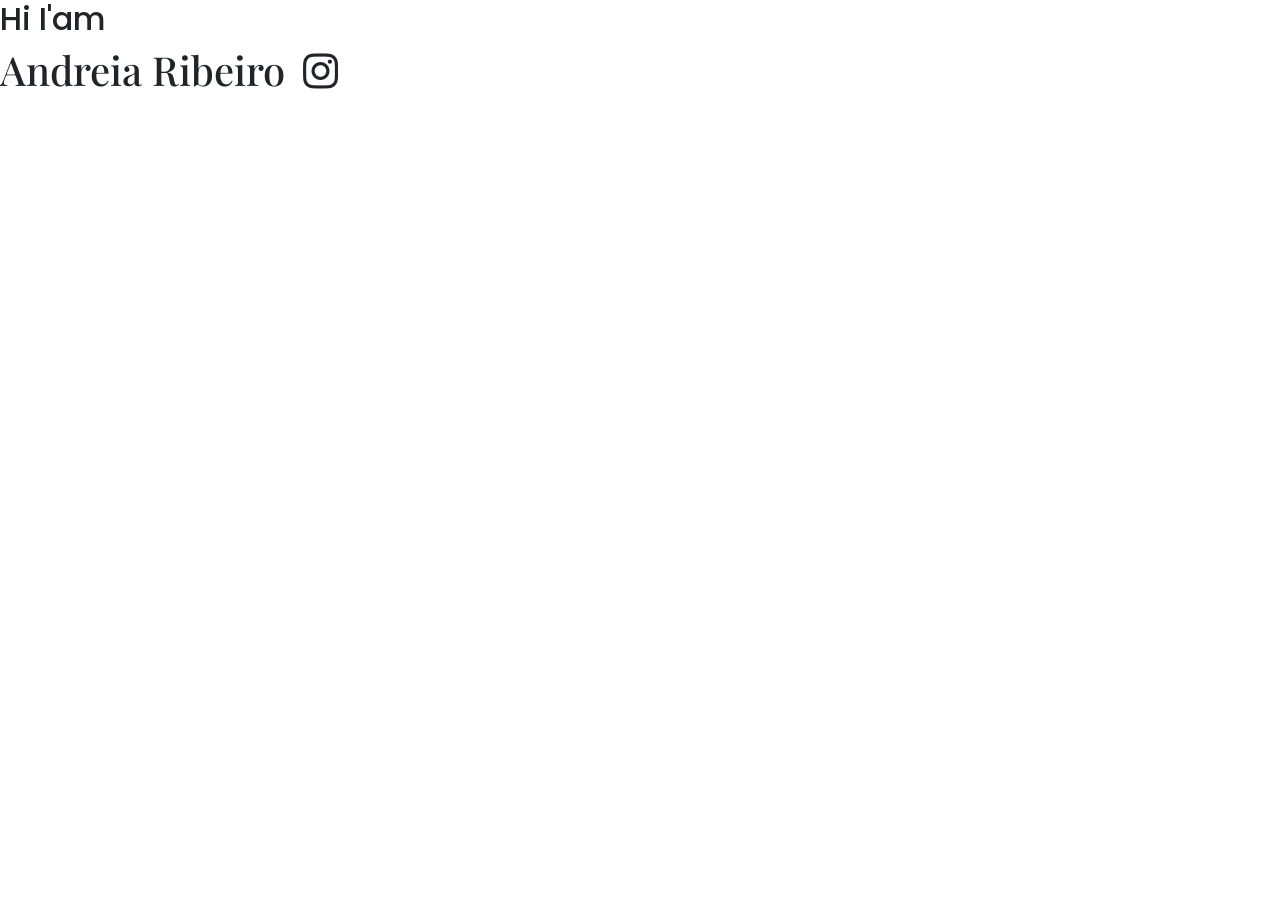
==== index.html @ 47de963a "Added Bootstrap, fonts and font awesome" ====
<!DOCTYPE html>
<html lang="en">
  <head>
    <meta charset="UTF-8" />
    <meta name="viewport" content="width=device-width, initial-scale=1.0" />
    <link
      href="https://cdn.jsdelivr.net/npm/bootstrap@5.3.8/dist/css/bootstrap.min.css"
      rel="stylesheet"
      integrity="sha384-sRIl4kxILFvY47J16cr9ZwB07vP4J8+LH7qKQnuqkuIAvNWLzeN8tE5YBujZqJLB"
      crossorigin="anonymous"
    />
    <script
      src="https://cdn.jsdelivr.net/npm/bootstrap@5.3.8/dist/js/bootstrap.bundle.min.js"
      integrity="sha384-FKyoEForCGlyvwx9Hj09JcYn3nv7wiPVlz7YYwJrWVcXK/BmnVDxM+D2scQbITxI"
      crossorigin="anonymous"
    ></script>
    <link rel="stylesheet" href="./fontawesome/css/fontawesome.min.css" />
    <link rel="stylesheet" href="./fontawesome/css/brands.min.css" />
    <link rel="preconnect" href="https://fonts.googleapis.com" />
    <link rel="preconnect" href="https://fonts.gstatic.com" crossorigin />
    <link
      href="https://fonts.googleapis.com/css2?family=Playfair+Display:ital,wght@0,400..900;1,400..900&family=Poppins:ital,wght@0,100;0,200;0,300;0,400;0,500;0,600;0,700;0,800;0,900;1,100;1,200;1,300;1,400;1,500;1,600;1,700;1,800;1,900&display=swap"
      rel="stylesheet"
    />
    <link rel="stylesheet" href="styles/portfolio.css" />
    <title>Document</title>
  </head>
  <body>
    <h2>Hi I'am</h2>
    <h1>Andreia Ribeiro <i class="fa-brands fa-instagram"></i></h1>
  </body>
</html>
---- fontawesome/css/brands.min.css ----
/*!
 * Font Awesome Free 7.1.0 by @fontawesome - https://fontawesome.com
 * License - https://fontawesome.com/license/free (Icons: CC BY 4.0, Fonts: SIL OFL 1.1, Code: MIT License)
 * Copyright 2025 Fonticons, Inc.
 */
:host,:root{--fa-family-brands:"Font Awesome 7 Brands";--fa-font-brands:normal 400 1em/1 var(--fa-family-brands)}@font-face{font-family:"Font Awesome 7 Brands";font-style:normal;font-weight:400;font-display:block;src:url(../webfonts/fa-brands-400.woff2)}.fa-brands,.fa-classic.fa-brands,.fab{--fa-family:var(--fa-family-brands);--fa-style:400}.fa-firefox-browser{--fa:"\e007"}.fa-ideal{--fa:"\e013"}.fa-microblog{--fa:"\e01a"}.fa-pied-piper-square,.fa-square-pied-piper{--fa:"\e01e"}.fa-unity{--fa:"\e049"}.fa-dailymotion{--fa:"\e052"}.fa-instagram-square,.fa-square-instagram{--fa:"\e055"}.fa-mixer{--fa:"\e056"}.fa-shopify{--fa:"\e057"}.fa-deezer{--fa:"\e077"}.fa-edge-legacy{--fa:"\e078"}.fa-google-pay{--fa:"\e079"}.fa-rust{--fa:"\e07a"}.fa-tiktok{--fa:"\e07b"}.fa-unsplash{--fa:"\e07c"}.fa-cloudflare{--fa:"\e07d"}.fa-guilded{--fa:"\e07e"}.fa-hive{--fa:"\e07f"}.fa-42-group,.fa-innosoft{--fa:"\e080"}.fa-instalod{--fa:"\e081"}.fa-octopus-deploy{--fa:"\e082"}.fa-perbyte{--fa:"\e083"}.fa-uncharted{--fa:"\e084"}.fa-watchman-monitoring{--fa:"\e087"}.fa-wodu{--fa:"\e088"}.fa-wirsindhandwerk,.fa-wsh{--fa:"\e2d0"}.fa-bots{--fa:"\e340"}.fa-cmplid{--fa:"\e360"}.fa-bilibili{--fa:"\e3d9"}.fa-golang{--fa:"\e40f"}.fa-pix{--fa:"\e43a"}.fa-sitrox{--fa:"\e44a"}.fa-hashnode{--fa:"\e499"}.fa-meta{--fa:"\e49b"}.fa-padlet{--fa:"\e4a0"}.fa-nfc-directional{--fa:"\e530"}.fa-nfc-symbol{--fa:"\e531"}.fa-screenpal{--fa:"\e570"}.fa-space-awesome{--fa:"\e5ac"}.fa-square-font-awesome{--fa:"\e5ad"}.fa-gitlab-square,.fa-square-gitlab{--fa:"\e5ae"}.fa-odysee{--fa:"\e5c6"}.fa-stubber{--fa:"\e5c7"}.fa-debian{--fa:"\e60b"}.fa-shoelace{--fa:"\e60c"}.fa-threads{--fa:"\e618"}.fa-square-threads{--fa:"\e619"}.fa-square-x-twitter{--fa:"\e61a"}.fa-x-twitter{--fa:"\e61b"}.fa-opensuse{--fa:"\e62b"}.fa-letterboxd{--fa:"\e62d"}.fa-square-letterboxd{--fa:"\e62e"}.fa-mintbit{--fa:"\e62f"}.fa-google-scholar{--fa:"\e63b"}.fa-brave{--fa:"\e63c"}.fa-brave-reverse{--fa:"\e63d"}.fa-pixiv{--fa:"\e640"}.fa-upwork{--fa:"\e641"}.fa-webflow{--fa:"\e65c"}.fa-signal-messenger{--fa:"\e663"}.fa-bluesky{--fa:"\e671"}.fa-jxl{--fa:"\e67b"}.fa-square-upwork{--fa:"\e67c"}.fa-web-awesome{--fa:"\e682"}.fa-square-web-awesome{--fa:"\e683"}.fa-square-web-awesome-stroke{--fa:"\e684"}.fa-dart-lang{--fa:"\e693"}.fa-flutter{--fa:"\e694"}.fa-files-pinwheel{--fa:"\e69f"}.fa-css{--fa:"\e6a2"}.fa-square-bluesky{--fa:"\e6a3"}.fa-openai{--fa:"\e7cf"}.fa-square-linkedin{--fa:"\e7d0"}.fa-cash-app{--fa:"\e7d4"}.fa-disqus{--fa:"\e7d5"}.fa-11ty,.fa-eleventy{--fa:"\e7d6"}.fa-kakao-talk{--fa:"\e7d7"}.fa-linktree{--fa:"\e7d8"}.fa-notion{--fa:"\e7d9"}.fa-pandora{--fa:"\e7da"}.fa-pixelfed{--fa:"\e7db"}.fa-tidal{--fa:"\e7dc"}.fa-vsco{--fa:"\e7dd"}.fa-w3c{--fa:"\e7de"}.fa-lumon{--fa:"\e7e2"}.fa-lumon-drop{--fa:"\e7e3"}.fa-square-figma{--fa:"\e7e4"}.fa-tex{--fa:"\e7ff"}.fa-duolingo{--fa:"\e812"}.fa-square-twitter,.fa-twitter-square{--fa:"\f081"}.fa-facebook-square,.fa-square-facebook{--fa:"\f082"}.fa-linkedin{--fa:"\f08c"}.fa-github-square,.fa-square-github{--fa:"\f092"}.fa-twitter{--fa:"\f099"}.fa-facebook{--fa:"\f09a"}.fa-github{--fa:"\f09b"}.fa-pinterest{--fa:"\f0d2"}.fa-pinterest-square,.fa-square-pinterest{--fa:"\f0d3"}.fa-google-plus-square,.fa-square-google-plus{--fa:"\f0d4"}.fa-google-plus-g{--fa:"\f0d5"}.fa-linkedin-in{--fa:"\f0e1"}.fa-github-alt{--fa:"\f113"}.fa-maxcdn{--fa:"\f136"}.fa-html5{--fa:"\f13b"}.fa-css3{--fa:"\f13c"}.fa-btc{--fa:"\f15a"}.fa-youtube{--fa:"\f167"}.fa-xing{--fa:"\f168"}.fa-square-xing,.fa-xing-square{--fa:"\f169"}.fa-dropbox{--fa:"\f16b"}.fa-stack-overflow{--fa:"\f16c"}.fa-instagram{--fa:"\f16d"}.fa-flickr{--fa:"\f16e"}.fa-adn{--fa:"\f170"}.fa-bitbucket{--fa:"\f171"}.fa-tumblr{--fa:"\f173"}.fa-square-tumblr,.fa-tumblr-square{--fa:"\f174"}.fa-apple{--fa:"\f179"}.fa-windows{--fa:"\f17a"}.fa-android{--fa:"\f17b"}.fa-linux{--fa:"\f17c"}.fa-dribbble{--fa:"\f17d"}.fa-skype{--fa:"\f17e"}.fa-foursquare{--fa:"\f180"}.fa-trello{--fa:"\f181"}.fa-gratipay{--fa:"\f184"}.fa-vk{--fa:"\f189"}.fa-weibo{--fa:"\f18a"}.fa-renren{--fa:"\f18b"}.fa-pagelines{--fa:"\f18c"}.fa-stack-exchange{--fa:"\f18d"}.fa-square-vimeo,.fa-vimeo-square{--fa:"\f194"}.fa-slack,.fa-slack-hash{--fa:"\f198"}.fa-wordpress{--fa:"\f19a"}.fa-openid{--fa:"\f19b"}.fa-yahoo{--fa:"\f19e"}.fa-google{--fa:"\f1a0"}.fa-reddit{--fa:"\f1a1"}.fa-reddit-square,.fa-square-reddit{--fa:"\f1a2"}.fa-stumbleupon-circle{--fa:"\f1a3"}.fa-stumbleupon{--fa:"\f1a4"}.fa-delicious{--fa:"\f1a5"}.fa-digg{--fa:"\f1a6"}.fa-pied-piper-pp{--fa:"\f1a7"}.fa-pied-piper-alt{--fa:"\f1a8"}.fa-drupal{--fa:"\f1a9"}.fa-joomla{--fa:"\f1aa"}.fa-behance{--fa:"\f1b4"}.fa-behance-square,.fa-square-behance{--fa:"\f1b5"}.fa-steam{--fa:"\f1b6"}.fa-square-steam,.fa-steam-square{--fa:"\f1b7"}.fa-spotify{--fa:"\f1bc"}.fa-deviantart{--fa:"\f1bd"}.fa-soundcloud{--fa:"\f1be"}.fa-vine{--fa:"\f1ca"}.fa-codepen{--fa:"\f1cb"}.fa-jsfiddle{--fa:"\f1cc"}.fa-rebel{--fa:"\f1d0"}.fa-empire{--fa:"\f1d1"}.fa-git-square,.fa-square-git{--fa:"\f1d2"}.fa-git{--fa:"\f1d3"}.fa-hacker-news{--fa:"\f1d4"}.fa-tencent-weibo{--fa:"\f1d5"}.fa-qq{--fa:"\f1d6"}.fa-weixin{--fa:"\f1d7"}.fa-slideshare{--fa:"\f1e7"}.fa-twitch{--fa:"\f1e8"}.fa-yelp{--fa:"\f1e9"}.fa-paypal{--fa:"\f1ed"}.fa-google-wallet{--fa:"\f1ee"}.fa-cc-visa{--fa:"\f1f0"}.fa-cc-mastercard{--fa:"\f1f1"}.fa-cc-discover{--fa:"\f1f2"}.fa-cc-amex{--fa:"\f1f3"}.fa-cc-paypal{--fa:"\f1f4"}.fa-cc-stripe{--fa:"\f1f5"}.fa-lastfm{--fa:"\f202"}.fa-lastfm-square,.fa-square-lastfm{--fa:"\f203"}.fa-ioxhost{--fa:"\f208"}.fa-angellist{--fa:"\f209"}.fa-buysellads{--fa:"\f20d"}.fa-connectdevelop{--fa:"\f20e"}.fa-dashcube{--fa:"\f210"}.fa-forumbee{--fa:"\f211"}.fa-leanpub{--fa:"\f212"}.fa-sellsy{--fa:"\f213"}.fa-shirtsinbulk{--fa:"\f214"}.fa-simplybuilt{--fa:"\f215"}.fa-skyatlas{--fa:"\f216"}.fa-pinterest-p{--fa:"\f231"}.fa-whatsapp{--fa:"\f232"}.fa-viacoin{--fa:"\f237"}.fa-medium,.fa-medium-m{--fa:"\f23a"}.fa-y-combinator{--fa:"\f23b"}.fa-optin-monster{--fa:"\f23c"}.fa-opencart{--fa:"\f23d"}.fa-expeditedssl{--fa:"\f23e"}.fa-cc-jcb{--fa:"\f24b"}.fa-cc-diners-club{--fa:"\f24c"}.fa-creative-commons{--fa:"\f25e"}.fa-gg{--fa:"\f260"}.fa-gg-circle{--fa:"\f261"}.fa-odnoklassniki{--fa:"\f263"}.fa-odnoklassniki-square,.fa-square-odnoklassniki{--fa:"\f264"}.fa-get-pocket{--fa:"\f265"}.fa-wikipedia-w{--fa:"\f266"}.fa-safari{--fa:"\f267"}.fa-chrome{--fa:"\f268"}.fa-firefox{--fa:"\f269"}.fa-opera{--fa:"\f26a"}.fa-internet-explorer{--fa:"\f26b"}.fa-contao{--fa:"\f26d"}.fa-500px{--fa:"\f26e"}.fa-amazon{--fa:"\f270"}.fa-houzz{--fa:"\f27c"}.fa-vimeo-v{--fa:"\f27d"}.fa-black-tie{--fa:"\f27e"}.fa-fonticons{--fa:"\f280"}.fa-reddit-alien{--fa:"\f281"}.fa-edge{--fa:"\f282"}.fa-codiepie{--fa:"\f284"}.fa-modx{--fa:"\f285"}.fa-fort-awesome{--fa:"\f286"}.fa-usb{--fa:"\f287"}.fa-product-hunt{--fa:"\f288"}.fa-mixcloud{--fa:"\f289"}.fa-scribd{--fa:"\f28a"}.fa-bluetooth{--fa:"\f293"}.fa-bluetooth-b{--fa:"\f294"}.fa-gitlab{--fa:"\f296"}.fa-wpbeginner{--fa:"\f297"}.fa-wpforms{--fa:"\f298"}.fa-envira{--fa:"\f299"}.fa-glide{--fa:"\f2a5"}.fa-glide-g{--fa:"\f2a6"}.fa-viadeo{--fa:"\f2a9"}.fa-square-viadeo,.fa-viadeo-square{--fa:"\f2aa"}.fa-snapchat,.fa-snapchat-ghost{--fa:"\f2ab"}.fa-snapchat-square,.fa-square-snapchat{--fa:"\f2ad"}.fa-pied-piper{--fa:"\f2ae"}.fa-first-order{--fa:"\f2b0"}.fa-yoast{--fa:"\f2b1"}.fa-themeisle{--fa:"\f2b2"}.fa-google-plus{--fa:"\f2b3"}.fa-font-awesome,.fa-font-awesome-flag,.fa-font-awesome-logo-full{--fa:"\f2b4"}.fa-linode{--fa:"\f2b8"}.fa-quora{--fa:"\f2c4"}.fa-free-code-camp{--fa:"\f2c5"}.fa-telegram,.fa-telegram-plane{--fa:"\f2c6"}.fa-bandcamp{--fa:"\f2d5"}.fa-grav{--fa:"\f2d6"}.fa-etsy{--fa:"\f2d7"}.fa-imdb{--fa:"\f2d8"}.fa-ravelry{--fa:"\f2d9"}.fa-sellcast{--fa:"\f2da"}.fa-superpowers{--fa:"\f2dd"}.fa-wpexplorer{--fa:"\f2de"}.fa-meetup{--fa:"\f2e0"}.fa-font-awesome-alt,.fa-square-font-awesome-stroke{--fa:"\f35c"}.fa-accessible-icon{--fa:"\f368"}.fa-accusoft{--fa:"\f369"}.fa-adversal{--fa:"\f36a"}.fa-affiliatetheme{--fa:"\f36b"}.fa-algolia{--fa:"\f36c"}.fa-amilia{--fa:"\f36d"}.fa-angrycreative{--fa:"\f36e"}.fa-app-store{--fa:"\f36f"}.fa-app-store-ios{--fa:"\f370"}.fa-apper{--fa:"\f371"}.fa-asymmetrik{--fa:"\f372"}.fa-audible{--fa:"\f373"}.fa-avianex{--fa:"\f374"}.fa-aws{--fa:"\f375"}.fa-bimobject{--fa:"\f378"}.fa-bitcoin{--fa:"\f379"}.fa-bity{--fa:"\f37a"}.fa-blackberry{--fa:"\f37b"}.fa-blogger{--fa:"\f37c"}.fa-blogger-b{--fa:"\f37d"}.fa-buromobelexperte{--fa:"\f37f"}.fa-centercode{--fa:"\f380"}.fa-cloudscale{--fa:"\f383"}.fa-cloudsmith{--fa:"\f384"}.fa-cloudversify{--fa:"\f385"}.fa-cpanel{--fa:"\f388"}.fa-css3-alt{--fa:"\f38b"}.fa-cuttlefish{--fa:"\f38c"}.fa-d-and-d{--fa:"\f38d"}.fa-deploydog{--fa:"\f38e"}.fa-deskpro{--fa:"\f38f"}.fa-digital-ocean{--fa:"\f391"}.fa-discord{--fa:"\f392"}.fa-discourse{--fa:"\f393"}.fa-dochub{--fa:"\f394"}.fa-docker{--fa:"\f395"}.fa-draft2digital{--fa:"\f396"}.fa-dribbble-square,.fa-square-dribbble{--fa:"\f397"}.fa-dyalog{--fa:"\f399"}.fa-earlybirds{--fa:"\f39a"}.fa-erlang{--fa:"\f39d"}.fa-facebook-f{--fa:"\f39e"}.fa-facebook-messenger{--fa:"\f39f"}.fa-firstdraft{--fa:"\f3a1"}.fa-fonticons-fi{--fa:"\f3a2"}.fa-fort-awesome-alt{--fa:"\f3a3"}.fa-freebsd{--fa:"\f3a4"}.fa-gitkraken{--fa:"\f3a6"}.fa-gofore{--fa:"\f3a7"}.fa-goodreads{--fa:"\f3a8"}.fa-goodreads-g{--fa:"\f3a9"}.fa-google-drive{--fa:"\f3aa"}.fa-google-play{--fa:"\f3ab"}.fa-gripfire{--fa:"\f3ac"}.fa-grunt{--fa:"\f3ad"}.fa-gulp{--fa:"\f3ae"}.fa-hacker-news-square,.fa-square-hacker-news{--fa:"\f3af"}.fa-hire-a-helper{--fa:"\f3b0"}.fa-hotjar{--fa:"\f3b1"}.fa-hubspot{--fa:"\f3b2"}.fa-itunes{--fa:"\f3b4"}.fa-itunes-note{--fa:"\f3b5"}.fa-jenkins{--fa:"\f3b6"}.fa-joget{--fa:"\f3b7"}.fa-js{--fa:"\f3b8"}.fa-js-square,.fa-square-js{--fa:"\f3b9"}.fa-keycdn{--fa:"\f3ba"}.fa-kickstarter,.fa-square-kickstarter{--fa:"\f3bb"}.fa-kickstarter-k{--fa:"\f3bc"}.fa-laravel{--fa:"\f3bd"}.fa-line{--fa:"\f3c0"}.fa-lyft{--fa:"\f3c3"}.fa-magento{--fa:"\f3c4"}.fa-medapps{--fa:"\f3c6"}.fa-medrt{--fa:"\f3c8"}.fa-microsoft{--fa:"\f3ca"}.fa-mix{--fa:"\f3cb"}.fa-mizuni{--fa:"\f3cc"}.fa-monero{--fa:"\f3d0"}.fa-napster{--fa:"\f3d2"}.fa-node-js{--fa:"\f3d3"}.fa-npm{--fa:"\f3d4"}.fa-ns8{--fa:"\f3d5"}.fa-nutritionix{--fa:"\f3d6"}.fa-page4{--fa:"\f3d7"}.fa-palfed{--fa:"\f3d8"}.fa-patreon{--fa:"\f3d9"}.fa-periscope{--fa:"\f3da"}.fa-phabricator{--fa:"\f3db"}.fa-phoenix-framework{--fa:"\f3dc"}.fa-playstation{--fa:"\f3df"}.fa-pushed{--fa:"\f3e1"}.fa-python{--fa:"\f3e2"}.fa-red-river{--fa:"\f3e3"}.fa-rendact,.fa-wpressr{--fa:"\f3e4"}.fa-replyd{--fa:"\f3e6"}.fa-resolving{--fa:"\f3e7"}.fa-rocketchat{--fa:"\f3e8"}.fa-rockrms{--fa:"\f3e9"}.fa-schlix{--fa:"\f3ea"}.fa-searchengin{--fa:"\f3eb"}.fa-servicestack{--fa:"\f3ec"}.fa-sistrix{--fa:"\f3ee"}.fa-speakap{--fa:"\f3f3"}.fa-staylinked{--fa:"\f3f5"}.fa-steam-symbol{--fa:"\f3f6"}.fa-sticker-mule{--fa:"\f3f7"}.fa-studiovinari{--fa:"\f3f8"}.fa-supple{--fa:"\f3f9"}.fa-uber{--fa:"\f402"}.fa-uikit{--fa:"\f403"}.fa-uniregistry{--fa:"\f404"}.fa-untappd{--fa:"\f405"}.fa-ussunnah{--fa:"\f407"}.fa-vaadin{--fa:"\f408"}.fa-viber{--fa:"\f409"}.fa-vimeo{--fa:"\f40a"}.fa-vnv{--fa:"\f40b"}.fa-square-whatsapp,.fa-whatsapp-square{--fa:"\f40c"}.fa-whmcs{--fa:"\f40d"}.fa-wordpress-simple{--fa:"\f411"}.fa-xbox{--fa:"\f412"}.fa-yandex{--fa:"\f413"}.fa-yandex-international{--fa:"\f414"}.fa-apple-pay{--fa:"\f415"}.fa-cc-apple-pay{--fa:"\f416"}.fa-fly{--fa:"\f417"}.fa-node{--fa:"\f419"}.fa-osi{--fa:"\f41a"}.fa-react{--fa:"\f41b"}.fa-autoprefixer{--fa:"\f41c"}.fa-less{--fa:"\f41d"}.fa-sass{--fa:"\f41e"}.fa-vuejs{--fa:"\f41f"}.fa-angular{--fa:"\f420"}.fa-aviato{--fa:"\f421"}.fa-ember{--fa:"\f423"}.fa-gitter{--fa:"\f426"}.fa-hooli{--fa:"\f427"}.fa-strava{--fa:"\f428"}.fa-stripe{--fa:"\f429"}.fa-stripe-s{--fa:"\f42a"}.fa-typo3{--fa:"\f42b"}.fa-amazon-pay{--fa:"\f42c"}.fa-cc-amazon-pay{--fa:"\f42d"}.fa-ethereum{--fa:"\f42e"}.fa-korvue{--fa:"\f42f"}.fa-elementor{--fa:"\f430"}.fa-square-youtube,.fa-youtube-square{--fa:"\f431"}.fa-flipboard{--fa:"\f44d"}.fa-hips{--fa:"\f452"}.fa-php{--fa:"\f457"}.fa-quinscape{--fa:"\f459"}.fa-readme{--fa:"\f4d5"}.fa-java{--fa:"\f4e4"}.fa-pied-piper-hat{--fa:"\f4e5"}.fa-creative-commons-by{--fa:"\f4e7"}.fa-creative-commons-nc{--fa:"\f4e8"}.fa-creative-commons-nc-eu{--fa:"\f4e9"}.fa-creative-commons-nc-jp{--fa:"\f4ea"}.fa-creative-commons-nd{--fa:"\f4eb"}.fa-creative-commons-pd{--fa:"\f4ec"}.fa-creative-commons-pd-alt{--fa:"\f4ed"}.fa-creative-commons-remix{--fa:"\f4ee"}.fa-creative-commons-sa{--fa:"\f4ef"}.fa-creative-commons-sampling{--fa:"\f4f0"}.fa-creative-commons-sampling-plus{--fa:"\f4f1"}.fa-creative-commons-share{--fa:"\f4f2"}.fa-creative-commons-zero{--fa:"\f4f3"}.fa-ebay{--fa:"\f4f4"}.fa-keybase{--fa:"\f4f5"}.fa-mastodon{--fa:"\f4f6"}.fa-r-project{--fa:"\f4f7"}.fa-researchgate{--fa:"\f4f8"}.fa-teamspeak{--fa:"\f4f9"}.fa-first-order-alt{--fa:"\f50a"}.fa-fulcrum{--fa:"\f50b"}.fa-galactic-republic{--fa:"\f50c"}.fa-galactic-senate{--fa:"\f50d"}.fa-jedi-order{--fa:"\f50e"}.fa-mandalorian{--fa:"\f50f"}.fa-old-republic{--fa:"\f510"}.fa-phoenix-squadron{--fa:"\f511"}.fa-sith{--fa:"\f512"}.fa-trade-federation{--fa:"\f513"}.fa-wolf-pack-battalion{--fa:"\f514"}.fa-hornbill{--fa:"\f592"}.fa-mailchimp{--fa:"\f59e"}.fa-megaport{--fa:"\f5a3"}.fa-nimblr{--fa:"\f5a8"}.fa-rev{--fa:"\f5b2"}.fa-shopware{--fa:"\f5b5"}.fa-squarespace{--fa:"\f5be"}.fa-themeco{--fa:"\f5c6"}.fa-weebly{--fa:"\f5cc"}.fa-wix{--fa:"\f5cf"}.fa-ello{--fa:"\f5f1"}.fa-hackerrank{--fa:"\f5f7"}.fa-kaggle{--fa:"\f5fa"}.fa-markdown{--fa:"\f60f"}.fa-neos{--fa:"\f612"}.fa-zhihu{--fa:"\f63f"}.fa-alipay{--fa:"\f642"}.fa-the-red-yeti{--fa:"\f69d"}.fa-critical-role{--fa:"\f6c9"}.fa-d-and-d-beyond{--fa:"\f6ca"}.fa-dev{--fa:"\f6cc"}.fa-fantasy-flight-games{--fa:"\f6dc"}.fa-wizards-of-the-coast{--fa:"\f730"}.fa-think-peaks{--fa:"\f731"}.fa-reacteurope{--fa:"\f75d"}.fa-artstation{--fa:"\f77a"}.fa-atlassian{--fa:"\f77b"}.fa-canadian-maple-leaf{--fa:"\f785"}.fa-centos{--fa:"\f789"}.fa-confluence{--fa:"\f78d"}.fa-dhl{--fa:"\f790"}.fa-diaspora{--fa:"\f791"}.fa-fedex{--fa:"\f797"}.fa-fedora{--fa:"\f798"}.fa-figma{--fa:"\f799"}.fa-intercom{--fa:"\f7af"}.fa-invision{--fa:"\f7b0"}.fa-jira{--fa:"\f7b1"}.fa-mendeley{--fa:"\f7b3"}.fa-raspberry-pi{--fa:"\f7bb"}.fa-redhat{--fa:"\f7bc"}.fa-sketch{--fa:"\f7c6"}.fa-sourcetree{--fa:"\f7d3"}.fa-suse{--fa:"\f7d6"}.fa-ubuntu{--fa:"\f7df"}.fa-ups{--fa:"\f7e0"}.fa-usps{--fa:"\f7e1"}.fa-yarn{--fa:"\f7e3"}.fa-airbnb{--fa:"\f834"}.fa-battle-net{--fa:"\f835"}.fa-bootstrap{--fa:"\f836"}.fa-buffer{--fa:"\f837"}.fa-chromecast{--fa:"\f838"}.fa-evernote{--fa:"\f839"}.fa-itch-io{--fa:"\f83a"}.fa-salesforce{--fa:"\f83b"}.fa-speaker-deck{--fa:"\f83c"}.fa-symfony{--fa:"\f83d"}.fa-waze{--fa:"\f83f"}.fa-yammer{--fa:"\f840"}.fa-git-alt{--fa:"\f841"}.fa-stackpath{--fa:"\f842"}.fa-cotton-bureau{--fa:"\f89e"}.fa-buy-n-large{--fa:"\f8a6"}.fa-mdb{--fa:"\f8ca"}.fa-orcid{--fa:"\f8d2"}.fa-swift{--fa:"\f8e1"}.fa-umbraco{--fa:"\f8e8"}
---- styles/portfolio.css ----
h1 {
  font-family: "Playfair Display", serif;
  font-optical-sizing: auto;
  font-style: normal;
}
h2 {
  font-family: "Poppins", sans-serif;
  font-weight: 500;
  font-style: normal;
}
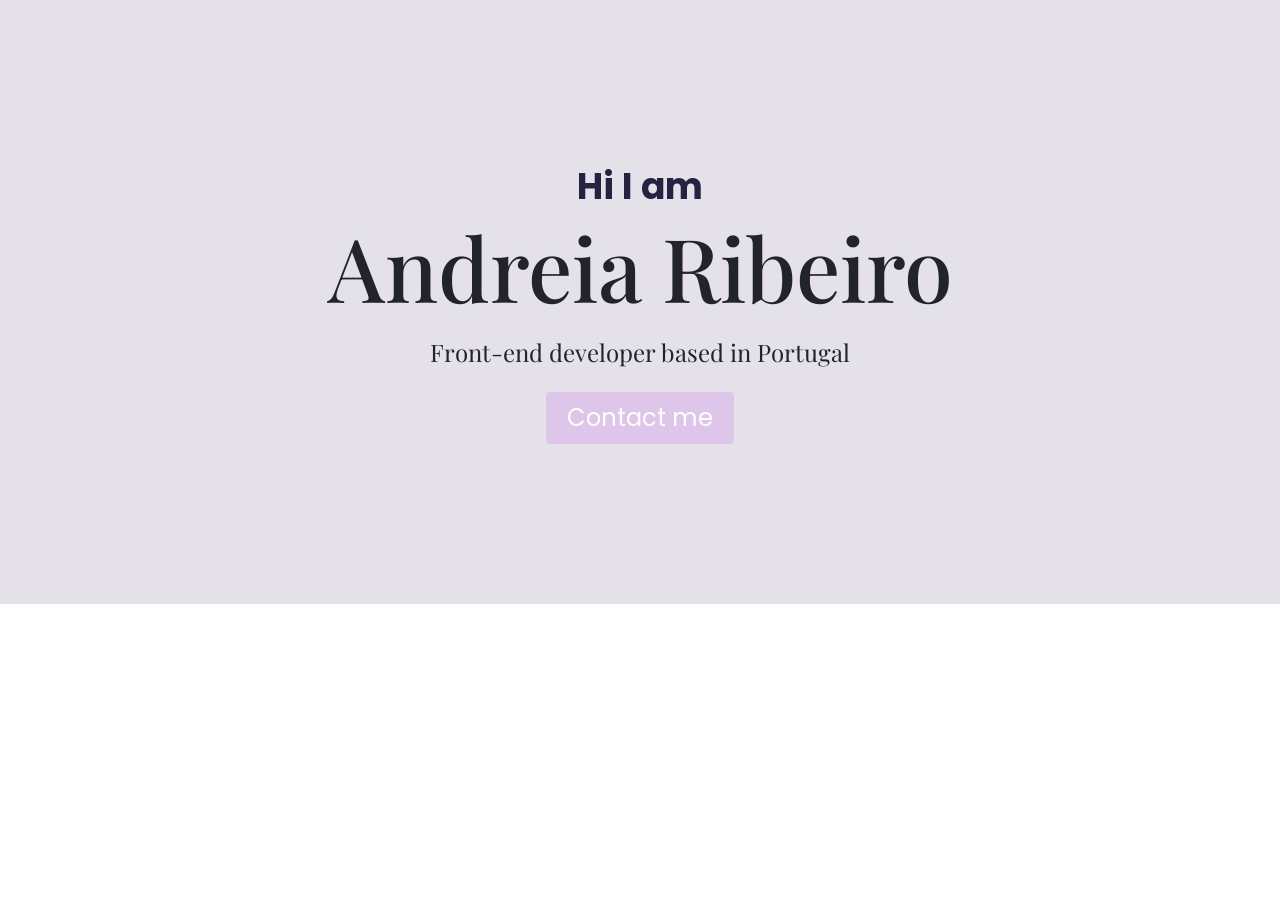
==== commit fe2e7912: "Added css" ====
--- a/index.html
+++ b/index.html
@@ -3,30 +3,34 @@
   <head>
     <meta charset="UTF-8" />
     <meta name="viewport" content="width=device-width, initial-scale=1.0" />
+    <title>Document</title>
     <link
       href="https://cdn.jsdelivr.net/npm/bootstrap@5.3.8/dist/css/bootstrap.min.css"
       rel="stylesheet"
       integrity="sha384-sRIl4kxILFvY47J16cr9ZwB07vP4J8+LH7qKQnuqkuIAvNWLzeN8tE5YBujZqJLB"
       crossorigin="anonymous"
     />
+    <link rel="stylesheet" href="./fontawesome/css/fontawesome.min.css" />
+    <link rel="stylesheet" href="./fontawesome/css/brands.min.css" />
+    <link rel="preconnect" href="https://fonts.googleapis.com" />
+    <link rel="preconnect" href="h ttps://fonts.gstatic.com" crossorigin />
+    <link
+      href="https://fonts.googleapis.com/css2?family=Playfair+Display:ital,wght@0,400..900;1,400..900&family=Poppins:ital,wght@0,100;0,200;0,300;0,400;0,500;0,600;0,700;0,800;0,900;1,100;1,200;1,300;1,400;1,500;1,600;1,700;1,800;1,900&display=swap"
+      rel="stylesheet"
+    />
+    <link rel="stylesheet" href="styles/portfolio.css" />
     <script
       src="https://cdn.jsdelivr.net/npm/bootstrap@5.3.8/dist/js/bootstrap.bundle.min.js"
       integrity="sha384-FKyoEForCGlyvwx9Hj09JcYn3nv7wiPVlz7YYwJrWVcXK/BmnVDxM+D2scQbITxI"
       crossorigin="anonymous"
     ></script>
-    <link rel="stylesheet" href="./fontawesome/css/fontawesome.min.css" />
-    <link rel="stylesheet" href="./fontawesome/css/brands.min.css" />
-    <link rel="preconnect" href="https://fonts.googleapis.com" />
-    <link rel="preconnect" href="https://fonts.gstatic.com" crossorigin />
-    <link
-      href="https://fonts.googleapis.com/css2?family=Playfair+Display:ital,wght@0,400..900;1,400..900&family=Poppins:ital,wght@0,100;0,200;0,300;0,400;0,500;0,600;0,700;0,800;0,900;1,100;1,200;1,300;1,400;1,500;1,600;1,700;1,800;1,900&display=swap"
-      rel="stylesheet"
-    />
-    <link rel="stylesheet" href="styles/portfolio.css" />
-    <title>Document</title>
   </head>
   <body>
-    <h2>Hi I'am</h2>
-    <h1>Andreia Ribeiro <i class="fa-brands fa-instagram"></i></h1>
+    <div class="hero">
+      <p>Hi I am</p>
+      <h1>Andreia Ribeiro</h1>
+      <h2 class="mb-3">Front-end developer based in Portugal</h2>
+      <a href="#" class="btn btn-branding">Contact me</a>
+    </div>
   </body>
 </html>
--- a/styles/portfolio.css
+++ b/styles/portfolio.css
@@ -1,10 +1,46 @@
-h1 {
-  font-family: "Playfair Display", serif;
+:root {
+  --branding-color: #dec6ea;
+  --secondary-color: #e5e1e9;
+  --heading-font-family: "Playfair Display", serif;
+  --default-font-family: "Poppins", sans-serif;
+}
+body {
+  font-family: var(--default-font-family);
+}
+p {
+  font-weight: 500;
+  font-style: normal;
+}
+h1,
+h2 {
+  font-family: var(--heading-font-family);
   font-optical-sizing: auto;
   font-style: normal;
 }
-h2 {
-  font-family: "Poppins", sans-serif;
-  font-weight: 500;
-  font-style: normal;
+h1 {
+  font-size: 88px;
 }
+.hero {
+  background: var(--secondary-color);
+  text-align: center;
+  padding: 160px 20px;
+}
+.hero p {
+  font-size: 36px;
+  font-weight: bold;
+  margin: 0;
+  color: #272142;
+}
+.hero h2 {
+  font-weight: normal;
+  font-size: 24px;
+  line-height: 2;
+}
+.btn-branding {
+  background: var(--branding-color);
+  color: #fff;
+  border-radius: 4px;
+  font-size: 24px;
+  line-height: 20px;
+  padding: 15px 20px;
+}
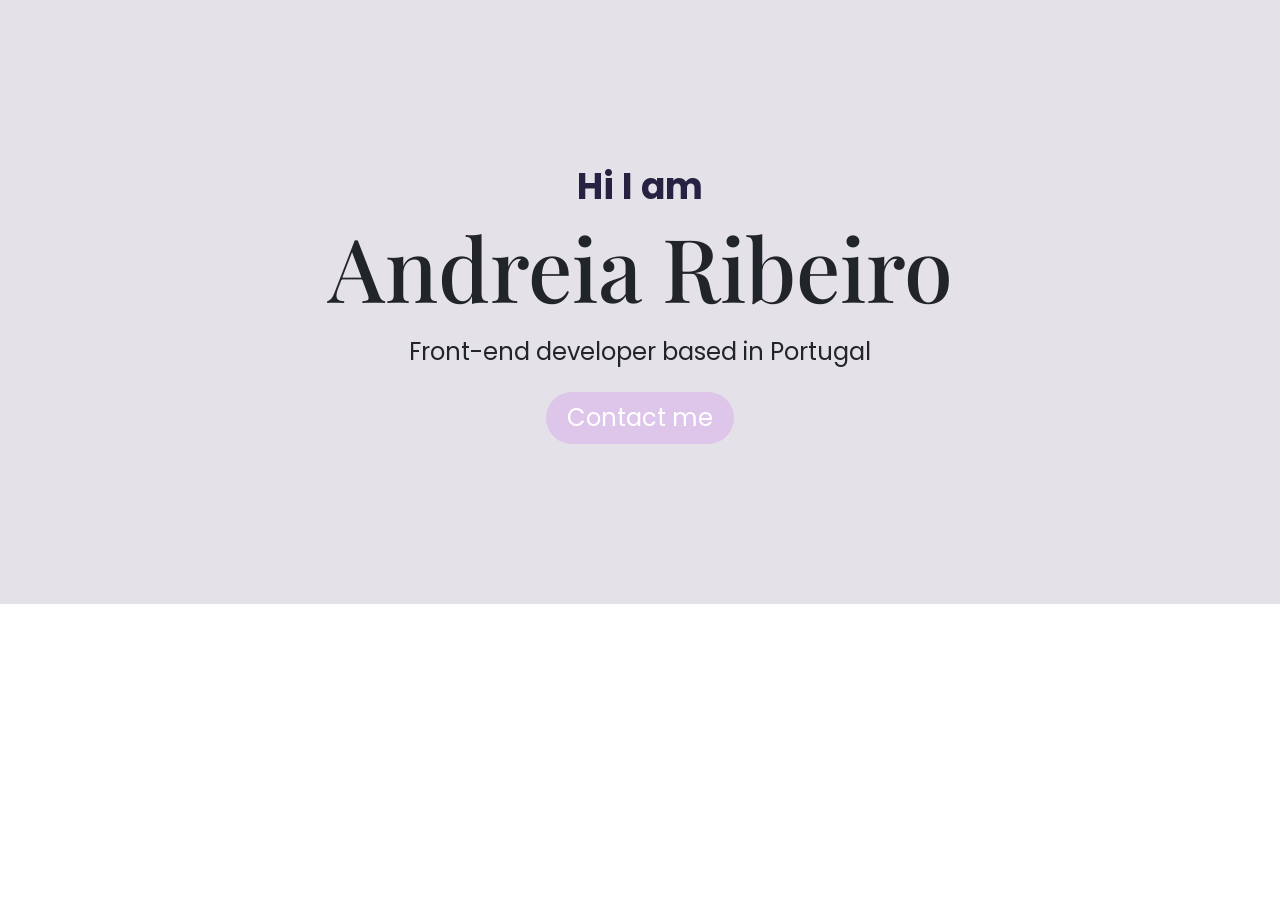
==== commit 6a0c871d: "Arrange some typos" ====
--- a/index.html
+++ b/index.html
@@ -13,7 +13,7 @@
     <link rel="stylesheet" href="./fontawesome/css/fontawesome.min.css" />
     <link rel="stylesheet" href="./fontawesome/css/brands.min.css" />
     <link rel="preconnect" href="https://fonts.googleapis.com" />
-    <link rel="preconnect" href="h ttps://fonts.gstatic.com" crossorigin />
+    <link rel="preconnect" href="https://fonts.gstatic.com" crossorigin />
     <link
       href="https://fonts.googleapis.com/css2?family=Playfair+Display:ital,wght@0,400..900;1,400..900&family=Poppins:ital,wght@0,100;0,200;0,300;0,400;0,500;0,600;0,700;0,800;0,900;1,100;1,200;1,300;1,400;1,500;1,600;1,700;1,800;1,900&display=swap"
       rel="stylesheet"
--- a/styles/portfolio.css
+++ b/styles/portfolio.css
@@ -1,45 +1,51 @@
 :root {
   --branding-color: #dec6ea;
-  --secondary-color: #e5e1e9;
+  --second-color: #e5e1e9;
   --heading-font-family: "Playfair Display", serif;
   --default-font-family: "Poppins", sans-serif;
 }
+
 body {
   font-family: var(--default-font-family);
 }
+
 p {
   font-weight: 500;
   font-style: normal;
 }
-h1,
+
+h1 {
+  font-size: 88px;
+  font-family: var(--heading-font-family);
+}
+
 h2 {
-  font-family: var(--heading-font-family);
-  font-optical-sizing: auto;
   font-style: normal;
 }
-h1 {
-  font-size: 88px;
-}
+
 .hero {
-  background: var(--secondary-color);
+  background: var(--second-color);
   text-align: center;
   padding: 160px 20px;
 }
+
 .hero p {
   font-size: 36px;
   font-weight: bold;
   margin: 0;
   color: #272142;
 }
+
 .hero h2 {
   font-weight: normal;
   font-size: 24px;
   line-height: 2;
 }
+
 .btn-branding {
   background: var(--branding-color);
   color: #fff;
-  border-radius: 4px;
+  border-radius: 30px;
   font-size: 24px;
   line-height: 20px;
   padding: 15px 20px;
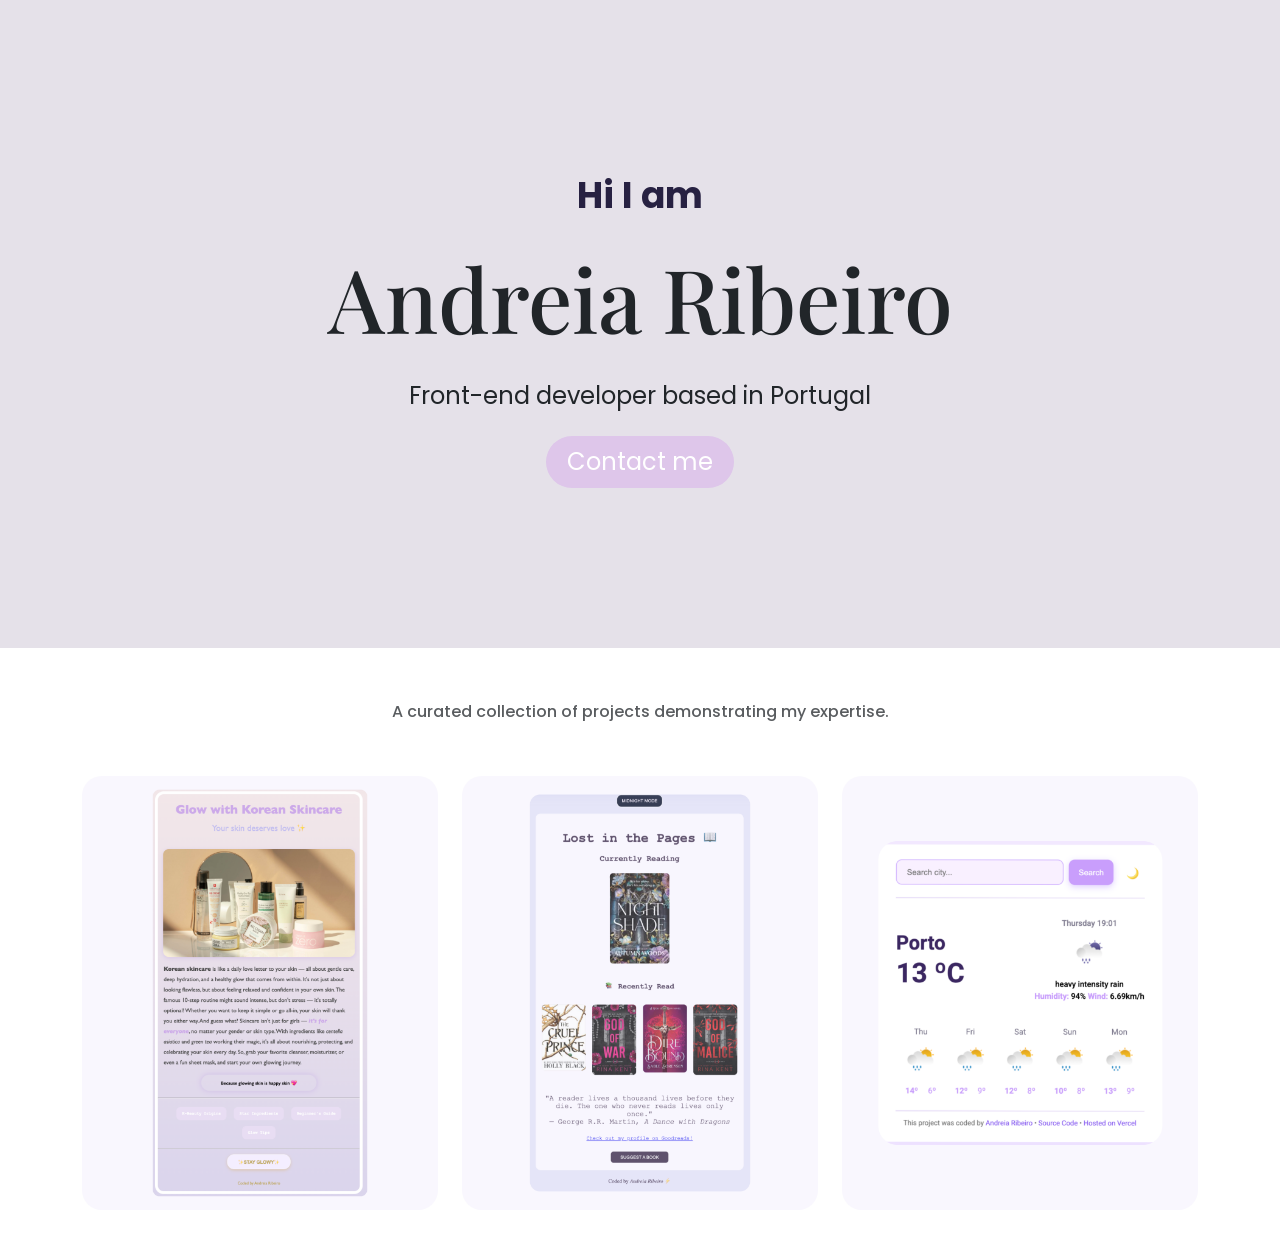
==== commit b092134c: "Added homepage content design" ====
--- a/index.html
+++ b/index.html
@@ -3,7 +3,7 @@
   <head>
     <meta charset="UTF-8" />
     <meta name="viewport" content="width=device-width, initial-scale=1.0" />
-    <title>Document</title>
+    <title>Andreia Ribeiro – Front-End Portfolio</title>
     <link
       href="https://cdn.jsdelivr.net/npm/bootstrap@5.3.8/dist/css/bootstrap.min.css"
       rel="stylesheet"
@@ -32,5 +32,61 @@
       <h2 class="mb-3">Front-end developer based in Portugal</h2>
       <a href="#" class="btn btn-branding">Contact me</a>
     </div>
+    <p class="text-center m-5 text-muted d-none d-lg-block">
+      A curated collection of projects demonstrating my expertise.
+    </p>
+    <div class="container">
+      <div class="row mb-5">
+        <div class="col-4 d-none d-lg-block">
+          <div class="project-image-1">
+            <img
+              src="images/skincare.png"
+              class="img-fluid"
+              alt="Skincare project screenshot"
+            />
+          </div>
+        </div>
+        <div class="col-4 d-none d-lg-block">
+          <div class="project-image-2">
+            <img
+              src="images/books.png"
+              class="img-fluid"
+              alt="Weather app project screenshot"
+            />
+          </div>
+        </div>
+        <div class="col-4 d-none d-lg-block">
+          <div class="project-image-3">
+            <img
+              src="images/weather.png"
+              class="img-fluid"
+              alt="Books project screenshot"
+            />
+          </div>
+        </div>
+      </div>
+      <div class="container d-block d-lg-none">
+        <div class="row">
+          <div class="col-sm d-flex justify-content-center mb-5">
+            <div class="card" style="width: 18rem">
+              <img
+                src="images/weather.png"
+                class="card-img-top"
+                alt="Weather App Project"
+              />
+              <div class="card-body">
+                <h5 class="card-title">Weather App</h5>
+                <p class="card-text">
+                  A front-end weather application built with HTML, CSS, and
+                  JavaScript, integrating a weather API to deliver real-time
+                  forecasts with a responsive layout.
+                </p>
+                <a href="#" class="btn btn-primary">Browse my work</a>
+              </div>
+            </div>
+          </div>
+        </div>
+      </div>
+    </div>
   </body>
 </html>
--- a/styles/portfolio.css
+++ b/styles/portfolio.css
@@ -12,15 +12,20 @@
 p {
   font-weight: 500;
   font-style: normal;
+  line-height: 2;
 }
 
 h1 {
+  line-height: 1.5;
   font-size: 88px;
   font-family: var(--heading-font-family);
 }
 
 h2 {
   font-style: normal;
+}
+img {
+  border-radius: 20px;
 }
 
 .hero {
@@ -50,3 +55,21 @@
   line-height: 20px;
   padding: 15px 20px;
 }
+
+.btn-primary {
+  background: var(--branding-color);
+  color: white;
+  border: white;
+}
+@media (max-width: 700px) {
+  h1 {
+    font-size: 60px;
+    line-height: 1.5;
+  }
+  h2 {
+    font-size: 44px;
+  }
+  .hero {
+    padding: 80px 20px;
+  }
+}
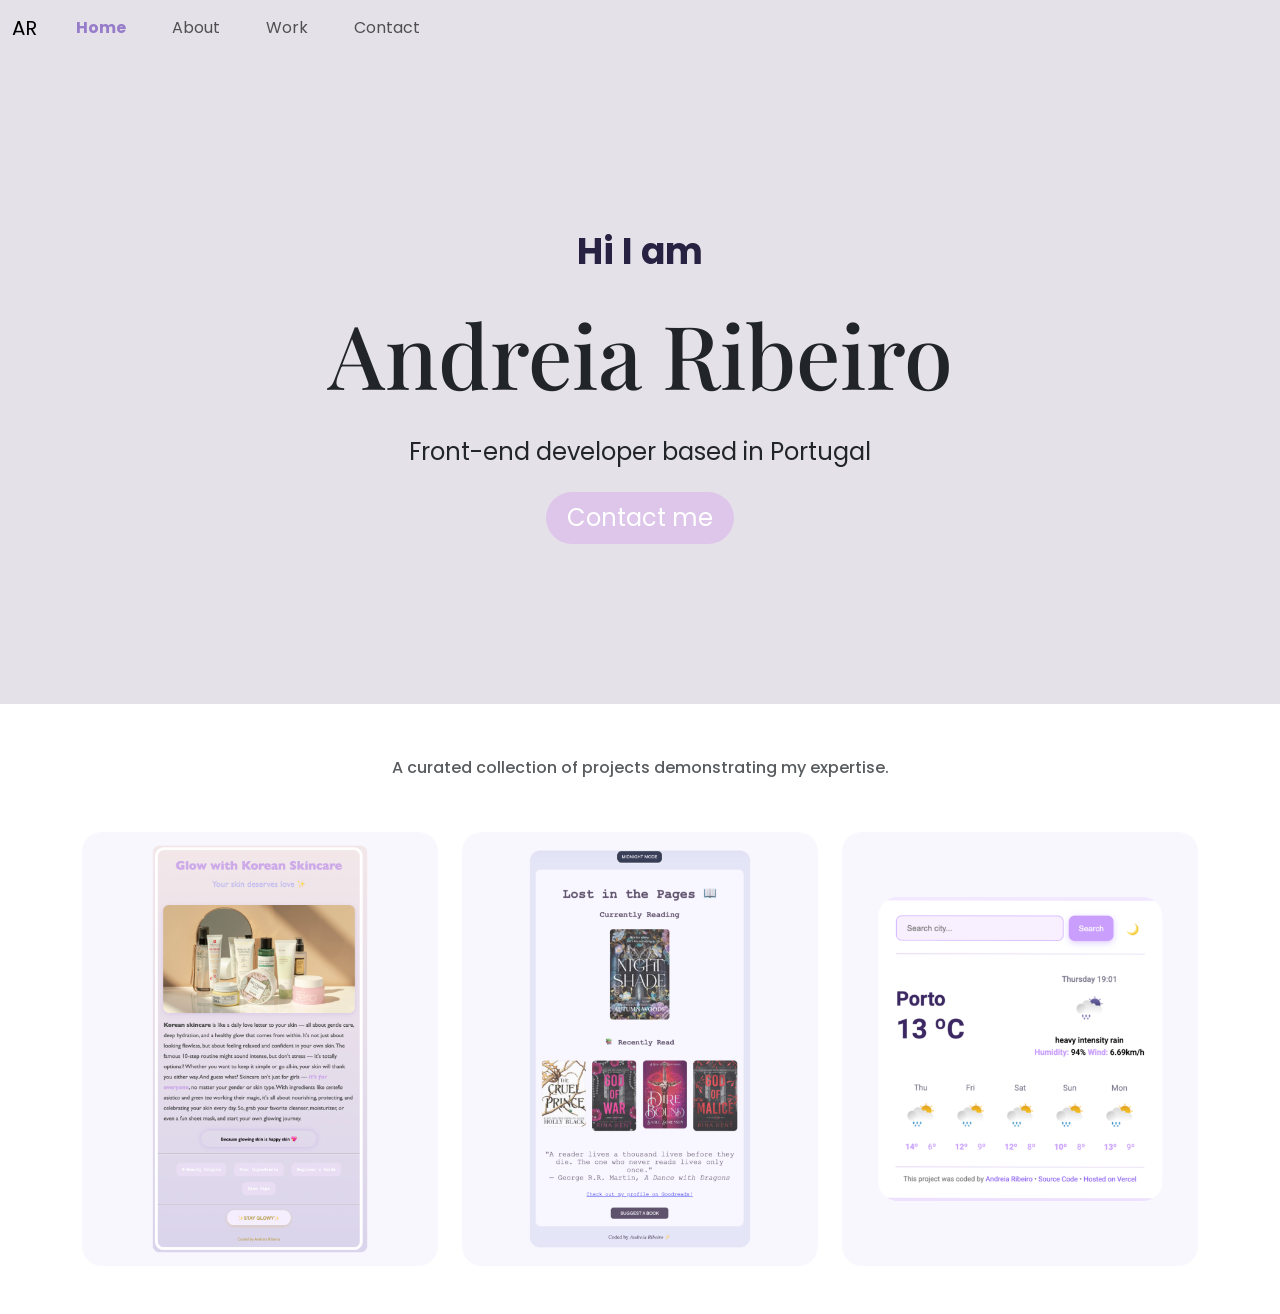
==== commit eaee36a0: "Added navbar to all html files" ====
--- a/index.html
+++ b/index.html
@@ -26,6 +26,38 @@
     ></script>
   </head>
   <body>
+    <nav class="navbar navbar-expand-lg" style="background-color: #e5e1e9">
+      <div class="container-fluid">
+        <a class="navbar-brand" href="/">AR</a>
+        <button
+          class="navbar-toggler"
+          type="button"
+          data-bs-toggle="collapse"
+          data-bs-target="#navbarNav"
+          aria-controls="navbarNav"
+          aria-expanded="false"
+          aria-label="Toggle navigation"
+        >
+          <span class="navbar-toggler-icon"></span>
+        </button>
+        <div class="collapse navbar-collapse" id="navbarNav">
+          <ul class="navbar-nav">
+            <li class="nav-item">
+              <a class="nav-link active" aria-current="page" href="/">Home</a>
+            </li>
+            <li class="nav-item">
+              <a class="nav-link" href="/about.html">About</a>
+            </li>
+            <li class="nav-item">
+              <a class="nav-link" href="/work.html">Work</a>
+            </li>
+            <li class="nav-item">
+              <a class="nav-link" href="/contact.html">Contact</a>
+            </li>
+          </ul>
+        </div>
+      </div>
+    </nav>
     <div class="hero">
       <p>Hi I am</p>
       <h1>Andreia Ribeiro</h1>
--- a/styles/portfolio.css
+++ b/styles/portfolio.css
@@ -11,7 +11,6 @@
 
 p {
   font-weight: 500;
-  font-style: normal;
   line-height: 2;
 }
 
@@ -23,6 +22,9 @@
 
 h2 {
   font-style: normal;
+}
+h3 {
+  font-family: var(--heading-font-family);
 }
 img {
   border-radius: 20px;
@@ -56,12 +58,48 @@
   padding: 15px 20px;
 }
 
-.btn-primary {
-  background: var(--branding-color);
-  color: white;
-  border: white;
+.about-page {
+  background: var(--second-color);
 }
-@media (max-width: 700px) {
+.about-section {
+  max-width: 900px;
+  margin: 80px auto;
+  padding: 40px 20px;
+}
+.about-section h1 {
+  font-size: 60px;
+  line-height: 1;
+}
+.about-section h2 {
+  font-size: 18px;
+  font-weight: 600;
+}
+.projects-section {
+  padding: 80px 20px;
+}
+.projects-title {
+  font-size: 56px;
+  color: var(--branding-color);
+  margin-bottom: 80px;
+  text-align: center;
+}
+.project-description {
+  padding: 120px 60px;
+}
+
+.work-container img {
+  max-width: 85%;
+  margin: 0 auto;
+  display: block;
+}
+.active {
+  color: #967cc9 !important;
+  font-weight: bold !important;
+}
+.nav-item {
+  padding: 0 15px;
+}
+@media (max-width: 960px) {
   h1 {
     font-size: 60px;
     line-height: 1.5;
@@ -69,7 +107,28 @@
   h2 {
     font-size: 44px;
   }
+  h3 {
+    font-size: 44px;
+    text-align: center;
+  }
   .hero {
     padding: 80px 20px;
   }
+  .about-section {
+    text-align: center;
+    padding: 10px;
+  }
+  .projects-title {
+    font-size: 50px;
+    font-weight: bold;
+    margin-bottom: 40px;
+  }
+
+  .project-description h2 {
+    font-size: 28px;
+  }
+  .project-description {
+    padding: 0;
+    text-align: center;
+  }
 }
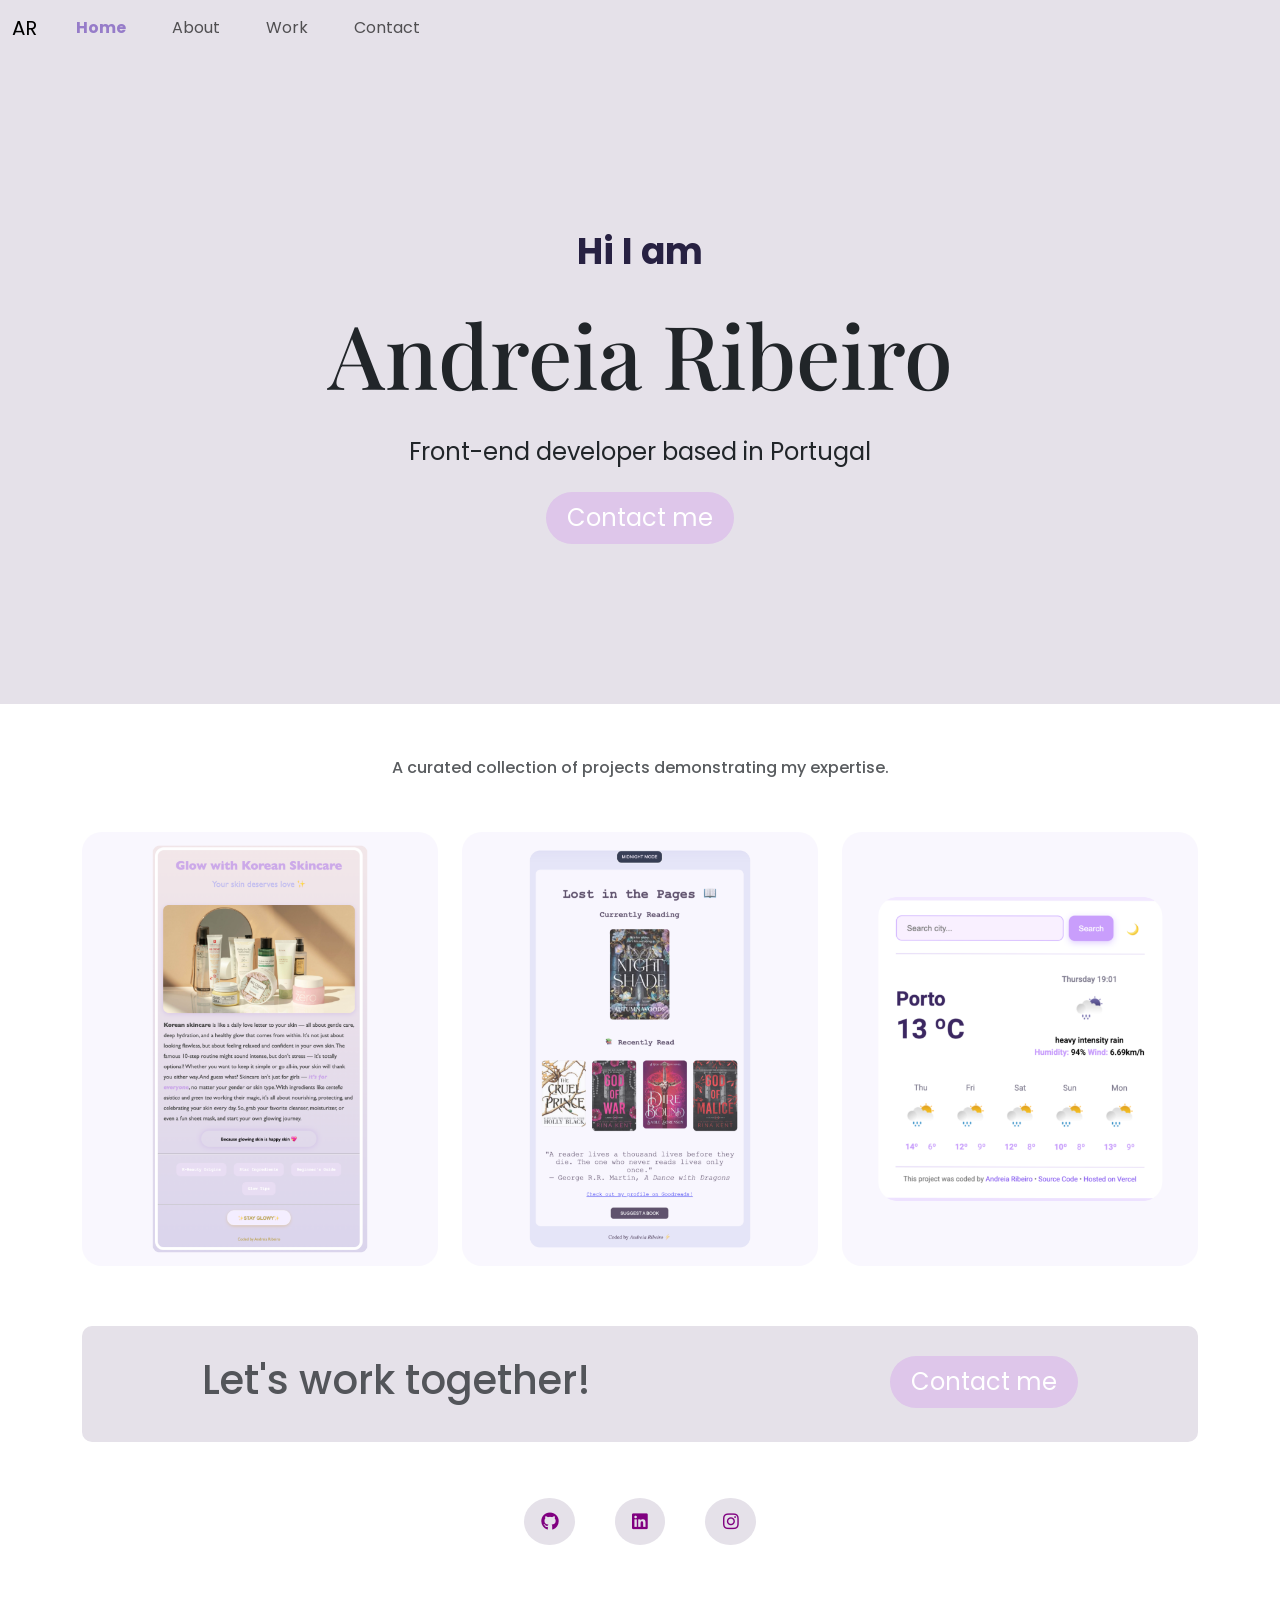
==== commit 451bd25d: "Added footer" ====
--- a/index.html
+++ b/index.html
@@ -99,7 +99,7 @@
       </div>
       <div class="container d-block d-lg-none">
         <div class="row">
-          <div class="col-sm d-flex justify-content-center mb-5">
+          <div class="col-sm d-flex justify-content-center">
             <div class="card" style="width: 18rem">
               <img
                 src="images/weather.png"
@@ -119,6 +119,40 @@
           </div>
         </div>
       </div>
+      <footer>
+        <div
+          class="contact-box d-flex justify-content-between mb-2 d-none d-md-flex"
+        >
+          <div>
+            <h4 class="text-muted">Let's work together!</h4>
+          </div>
+
+          <div>
+            <a href="" class="btn btn-branding">Contact me</a>
+          </div>
+        </div>
+        <div class="d-flex justify-content-center">
+          <a
+            href="mailto:andreiaribeiro24@gmail.com"
+            class="email-link d-block d-md-none"
+            >andreiaribeiro24@gmail.com</a
+          >
+        </div>
+        <div class="social-links d-flex justify-content-center mt-5">
+          <a
+            href="https://github.com/andreiapatriciaribeiro88-web"
+            target="_blank"
+          >
+            <i class="fab fa-github"></i
+          ></a>
+          <a href="https://www.linkedin.com/" target="_blank">
+            <i class="fab fa-linkedin"></i
+          ></a>
+          <a href="https://www.instagram.com/ " target="_blank">
+            <i class="fab fa-instagram"></i
+          ></a>
+        </div>
+      </footer>
     </div>
   </body>
 </html>
--- a/styles/portfolio.css
+++ b/styles/portfolio.css
@@ -25,6 +25,9 @@
 }
 h3 {
   font-family: var(--heading-font-family);
+}
+h4 {
+  font-size: 40px;
 }
 img {
   border-radius: 20px;
@@ -74,6 +77,20 @@
   font-size: 18px;
   font-weight: 600;
 }
+.btn-work {
+  background: #967cc9;
+  color: #fff;
+  border: 2px solid #967cc9;
+  transition: all 100ms ease-in-out;
+  padding: 20px 40px;
+  text-transform: uppercase;
+  font-size: 18px;
+  font-family: var(--heading-font-family);
+  font-weight: bold;
+}
+.btn-work:hover {
+  background: #967cc9;
+}
 .projects-section {
   padding: 80px 20px;
 }
@@ -99,13 +116,42 @@
 .nav-item {
   padding: 0 15px;
 }
+footer {
+  margin: 60px 0;
+}
+footer .contact-box {
+  background-color: var(--second-color);
+  padding: 30px 120px;
+  border-radius: 10px;
+}
+footer .email-link {
+  text-decoration: none;
+  color: black;
+  font-size: 24px;
+}
+footer .email-link:hover {
+  color: purple;
+}
+footer .social-links a {
+  margin: 0 20px;
+  color: purple;
+  background: var(--second-color);
+  padding: 10px 14px;
+  font-size: 18px;
+  border-radius: 50%;
+  transition: all 100ms ease-in-out;
+}
+footer .social-links a:hover {
+  background: purple;
+  color: white;
+}
 @media (max-width: 960px) {
   h1 {
     font-size: 60px;
     line-height: 1.5;
   }
   h2 {
-    font-size: 44px;
+    font-size: 20px;
   }
   h3 {
     font-size: 44px;
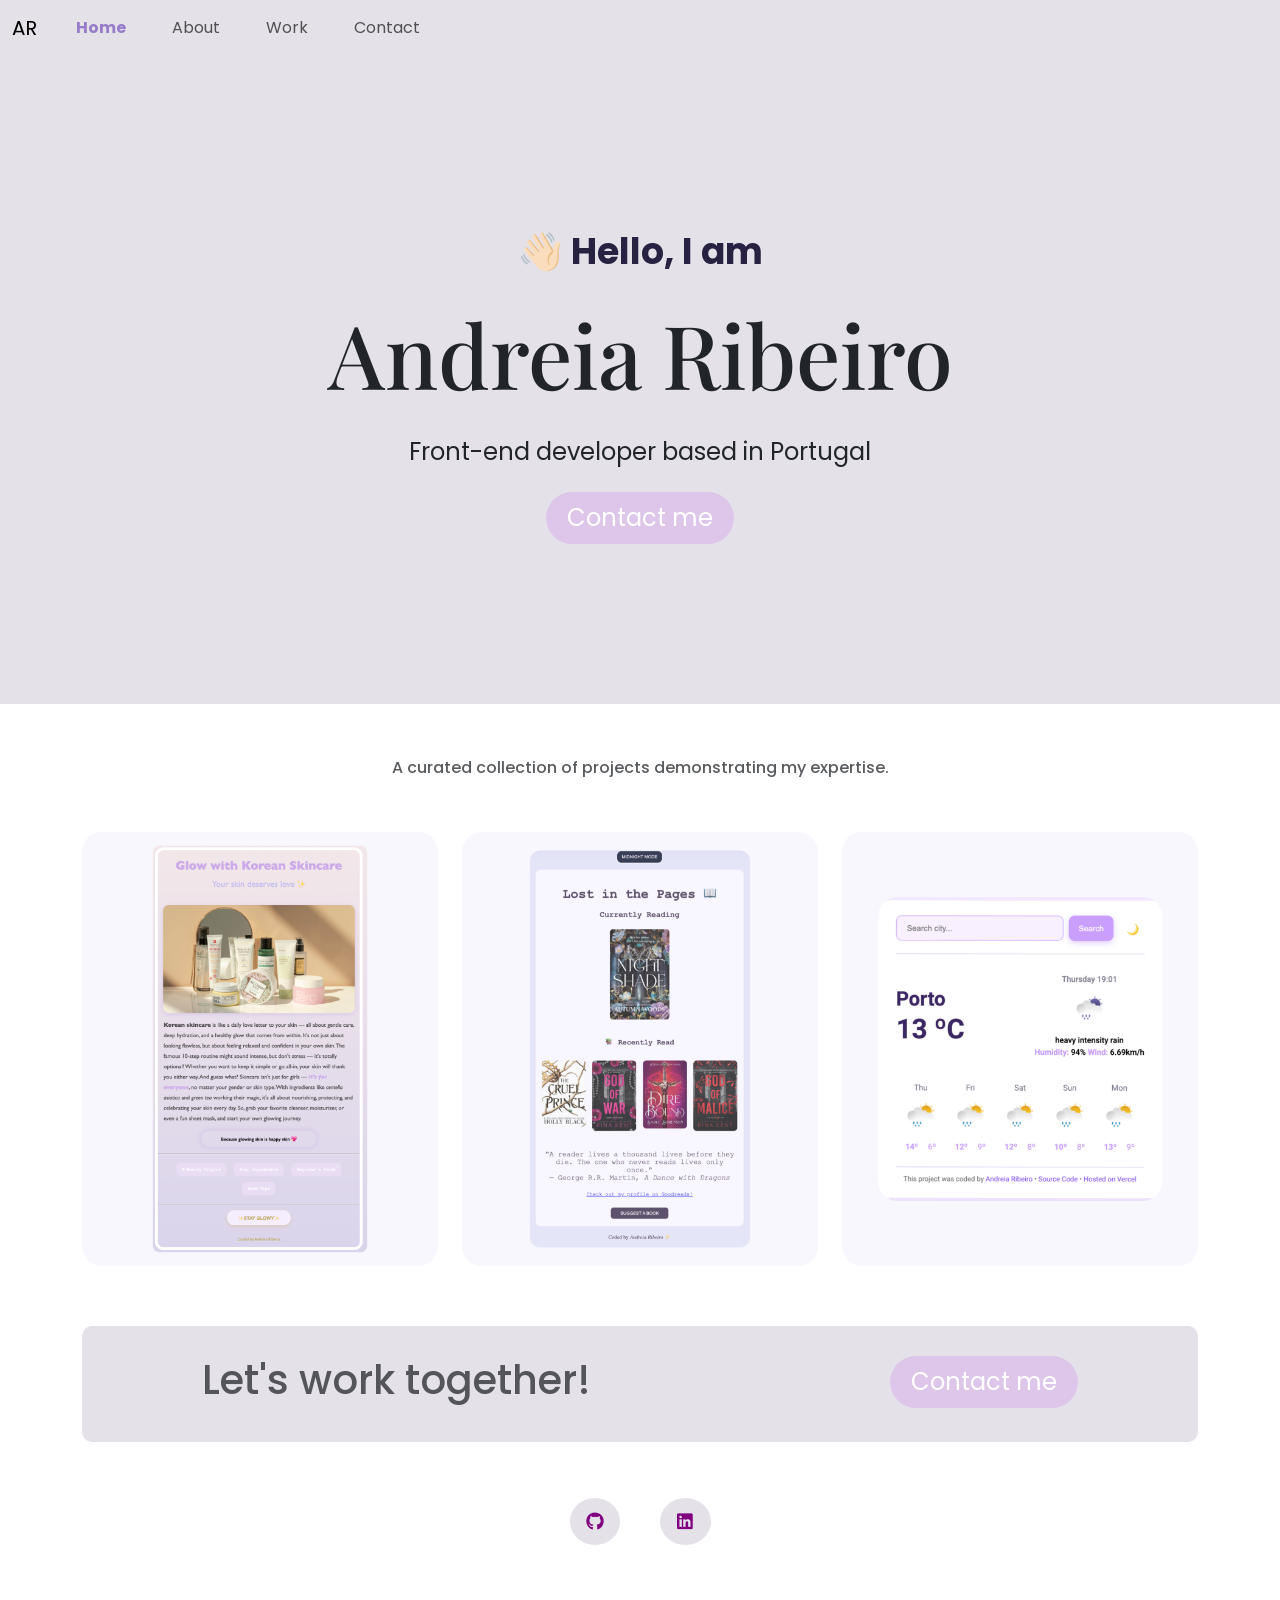
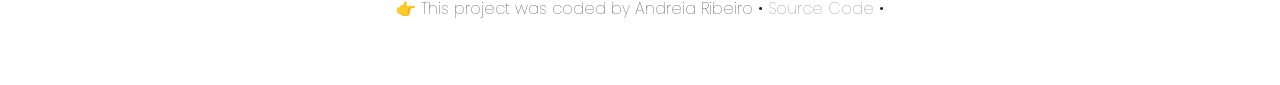
==== commit 3a1d0d72: "Made the website SEO friendly and fixes navigation and links" ====
--- a/index.html
+++ b/index.html
@@ -3,6 +3,11 @@
   <head>
     <meta charset="UTF-8" />
     <meta name="viewport" content="width=device-width, initial-scale=1.0" />
+    <meta
+      name="description"
+      content="Andreia Ribeiro is a front-end developer based in Portugal, showcasing responsive web projects built with HTML, CSS, JavaScript, and Bootstrap."
+    />
+
     <title>Andreia Ribeiro – Front-End Portfolio</title>
     <link
       href="https://cdn.jsdelivr.net/npm/bootstrap@5.3.8/dist/css/bootstrap.min.css"
@@ -46,23 +51,43 @@
               <a class="nav-link active" aria-current="page" href="/">Home</a>
             </li>
             <li class="nav-item">
-              <a class="nav-link" href="/about.html">About</a>
-            </li>
-            <li class="nav-item">
-              <a class="nav-link" href="/work.html">Work</a>
-            </li>
-            <li class="nav-item">
-              <a class="nav-link" href="/contact.html">Contact</a>
+              <a
+                class="nav-link"
+                href="/about.html"
+                title="About Andreia Ribeiro – Front-End Developer"
+                >About</a
+              >
+            </li>
+            <li class="nav-item">
+              <a
+                class="nav-link"
+                href="/work.html"
+                title="Projects and Work by Andreia Ribeiro"
+                >Work</a
+              >
+            </li>
+            <li class="nav-item">
+              <a
+                class="nav-link"
+                href="/contact.html"
+                title="Contact Andreia Ribeiro"
+                >Contact</a
+              >
             </li>
           </ul>
         </div>
       </div>
     </nav>
     <div class="hero">
-      <p>Hi I am</p>
+      <p>👋🏻 Hello, I am</p>
       <h1>Andreia Ribeiro</h1>
       <h2 class="mb-3">Front-end developer based in Portugal</h2>
-      <a href="#" class="btn btn-branding">Contact me</a>
+      <a
+        href="/contact.html"
+        title="Contact Andreia Ribeiro"
+        class="btn btn-branding"
+        >Contact me</a
+      >
     </div>
     <p class="text-center m-5 text-muted d-none d-lg-block">
       A curated collection of projects demonstrating my expertise.
@@ -74,7 +99,7 @@
             <img
               src="images/skincare.png"
               class="img-fluid"
-              alt="Skincare project screenshot"
+              alt="Responsive skincare website project designed with HTML, CSS, and Bootstrap"
             />
           </div>
         </div>
@@ -83,7 +108,7 @@
             <img
               src="images/books.png"
               class="img-fluid"
-              alt="Weather app project screenshot"
+              alt="Book website project featuring curated book lists and reviews built with HTML and CSS"
             />
           </div>
         </div>
@@ -92,7 +117,7 @@
             <img
               src="images/weather.png"
               class="img-fluid"
-              alt="Books project screenshot"
+              alt="Weather application displaying real-time forecasts using JavaScript and a weather API"
             />
           </div>
         </div>
@@ -104,16 +129,20 @@
               <img
                 src="images/weather.png"
                 class="card-img-top"
-                alt="Weather App Project"
+                alt="Front-end weather app showing real-time weather data with a responsive design"
               />
               <div class="card-body">
-                <h5 class="card-title">Weather App</h5>
-                <p class="card-text">
+                <h5
+                  class="card-title text-center text-uppercase font-weight-bold"
+                >
+                  Weather App
+                </h5>
+                <p class="card-text text-center">
                   A front-end weather application built with HTML, CSS, and
                   JavaScript, integrating a weather API to deliver real-time
                   forecasts with a responsive layout.
                 </p>
-                <a href="#" class="btn btn-primary">Browse my work</a>
+                <a href="/work.html" class="btn btn-card">Browse my work</a>
               </div>
             </div>
           </div>
@@ -128,12 +157,13 @@
           </div>
 
           <div>
-            <a href="" class="btn btn-branding">Contact me</a>
+            <a href="/contact.html" class="btn btn-branding">Contact me</a>
           </div>
         </div>
         <div class="d-flex justify-content-center">
           <a
             href="mailto:andreiaribeiro24@gmail.com"
+            title="Send an email to Andreia Ribeiro"
             class="email-link d-block d-md-none"
             >andreiaribeiro24@gmail.com</a
           >
@@ -142,16 +172,28 @@
           <a
             href="https://github.com/andreiapatriciaribeiro88-web"
             target="_blank"
+            title="Andreia Ribeiro on GitHub – Front-End Projects"
           >
             <i class="fab fa-github"></i
           ></a>
-          <a href="https://www.linkedin.com/" target="_blank">
+          <a
+            href="https://www.linkedin.com/"
+            target="_blank"
+            title="Andreia Ribeiro on LinkedIn"
+          >
             <i class="fab fa-linkedin"></i
           ></a>
-          <a href="https://www.instagram.com/ " target="_blank">
-            <i class="fab fa-instagram"></i
-          ></a>
-        </div>
+        </div>
+        <p class="text-center mt-5 fw-lighter">
+          👉 This project was coded by Andreia Ribeiro •
+          <a
+            href="https://github.com/andreiapatriciaribeiro88-web/my-portfolio-project"
+            target="_blank"
+            class="text-decoration-none link-secondary"
+          >
+            Source Code </a
+          >•
+        </p>
       </footer>
     </div>
   </body>
